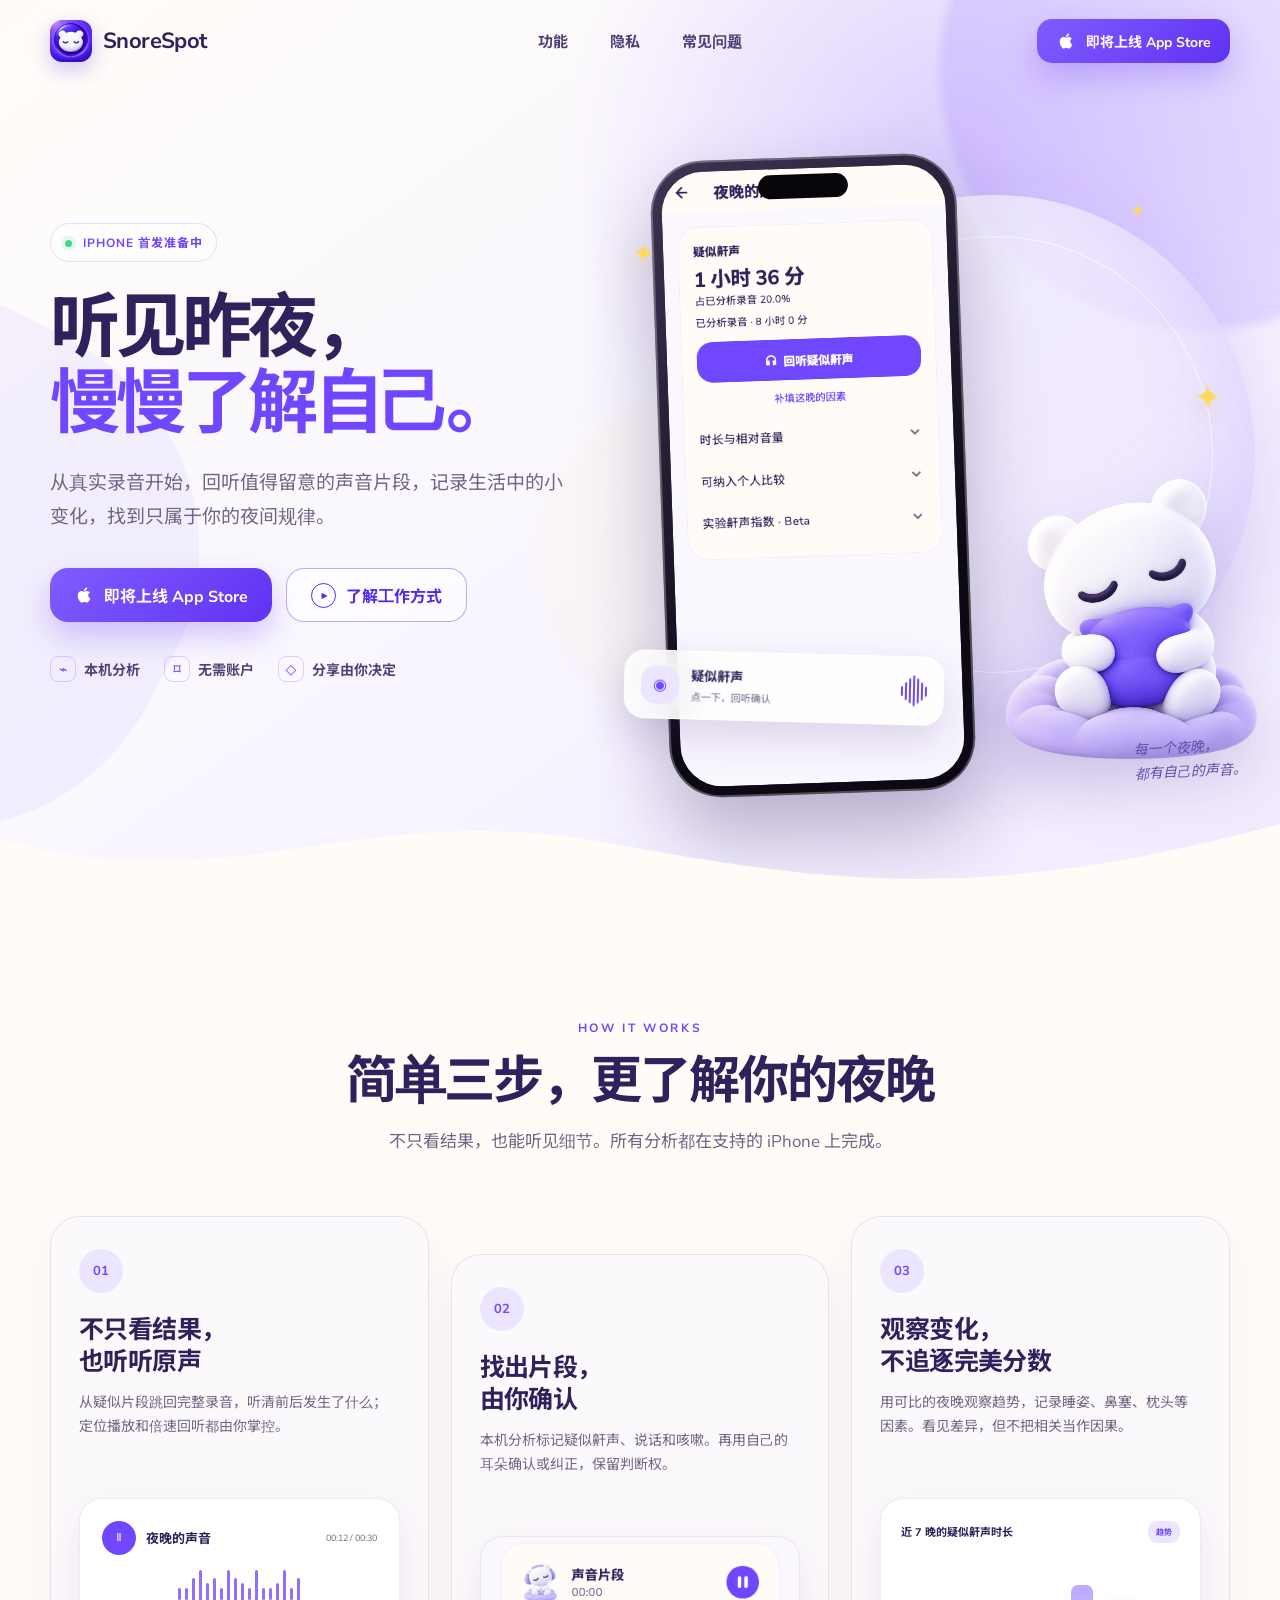
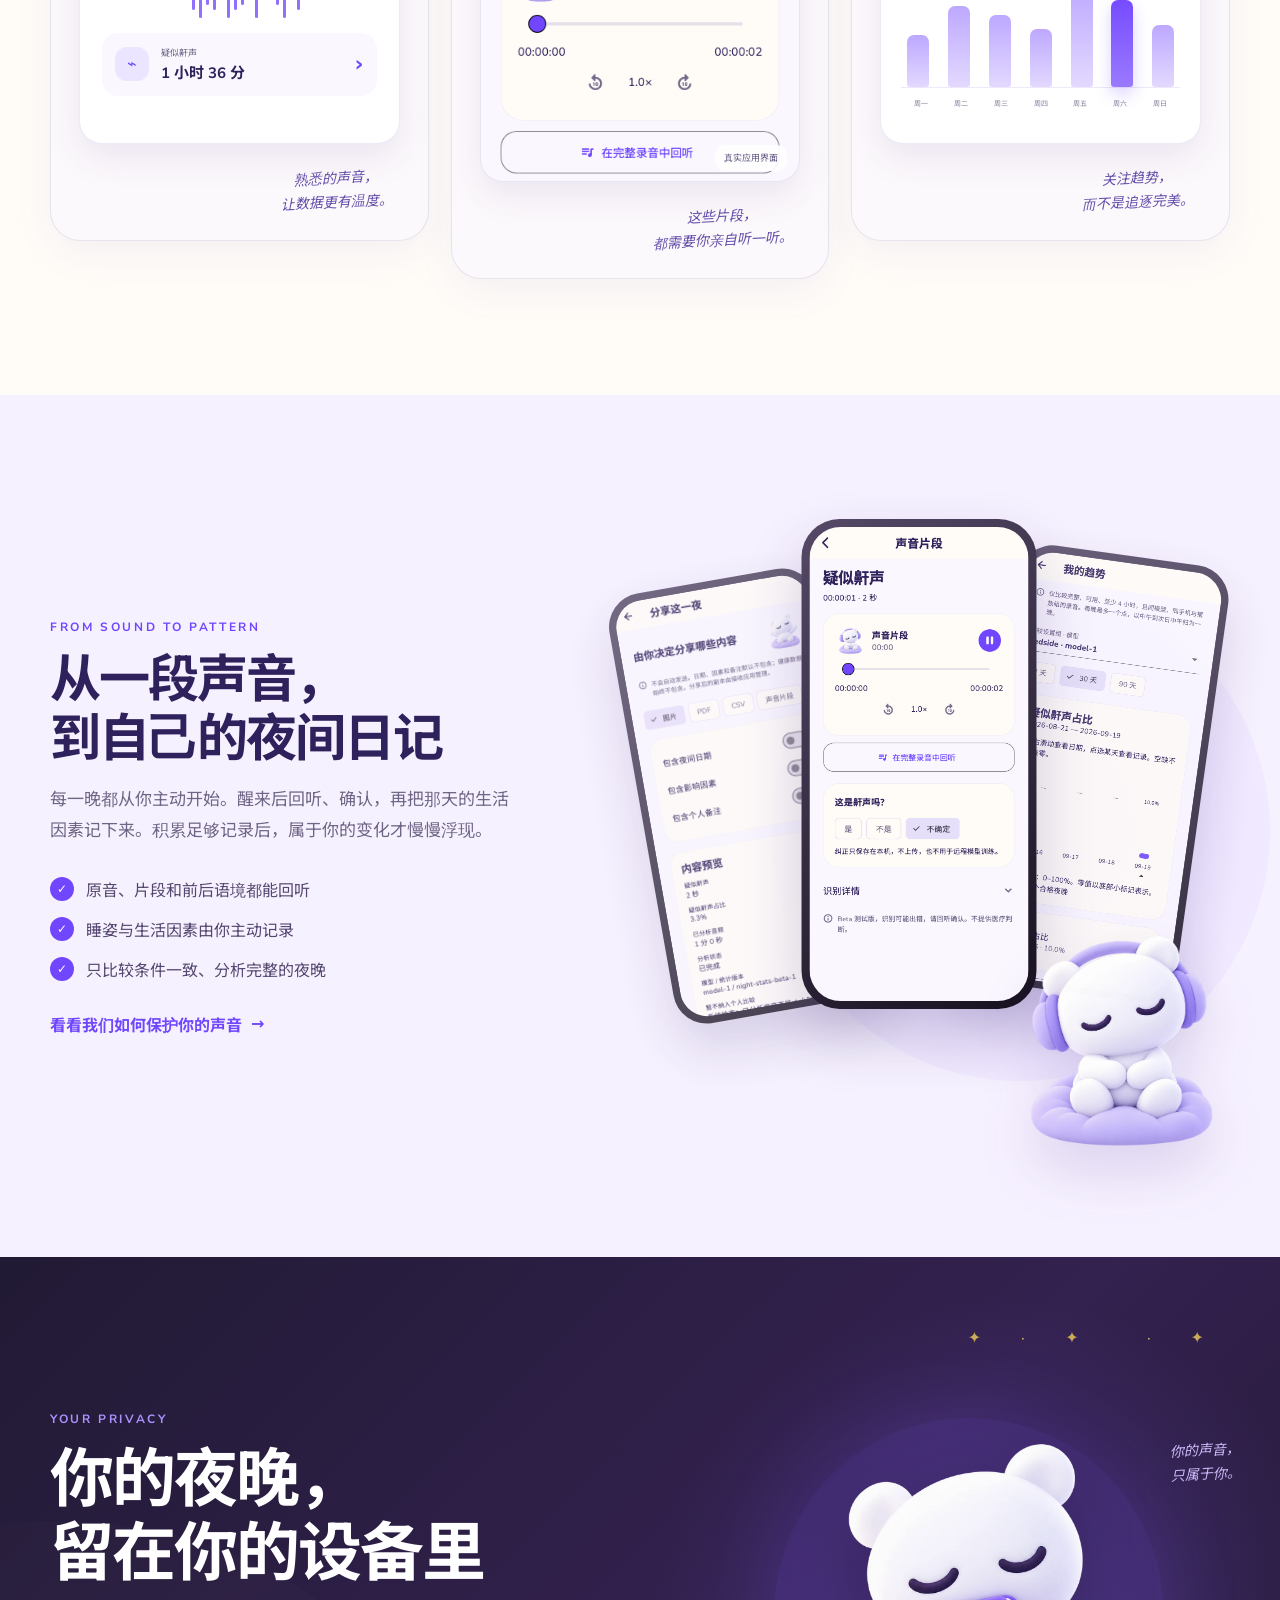
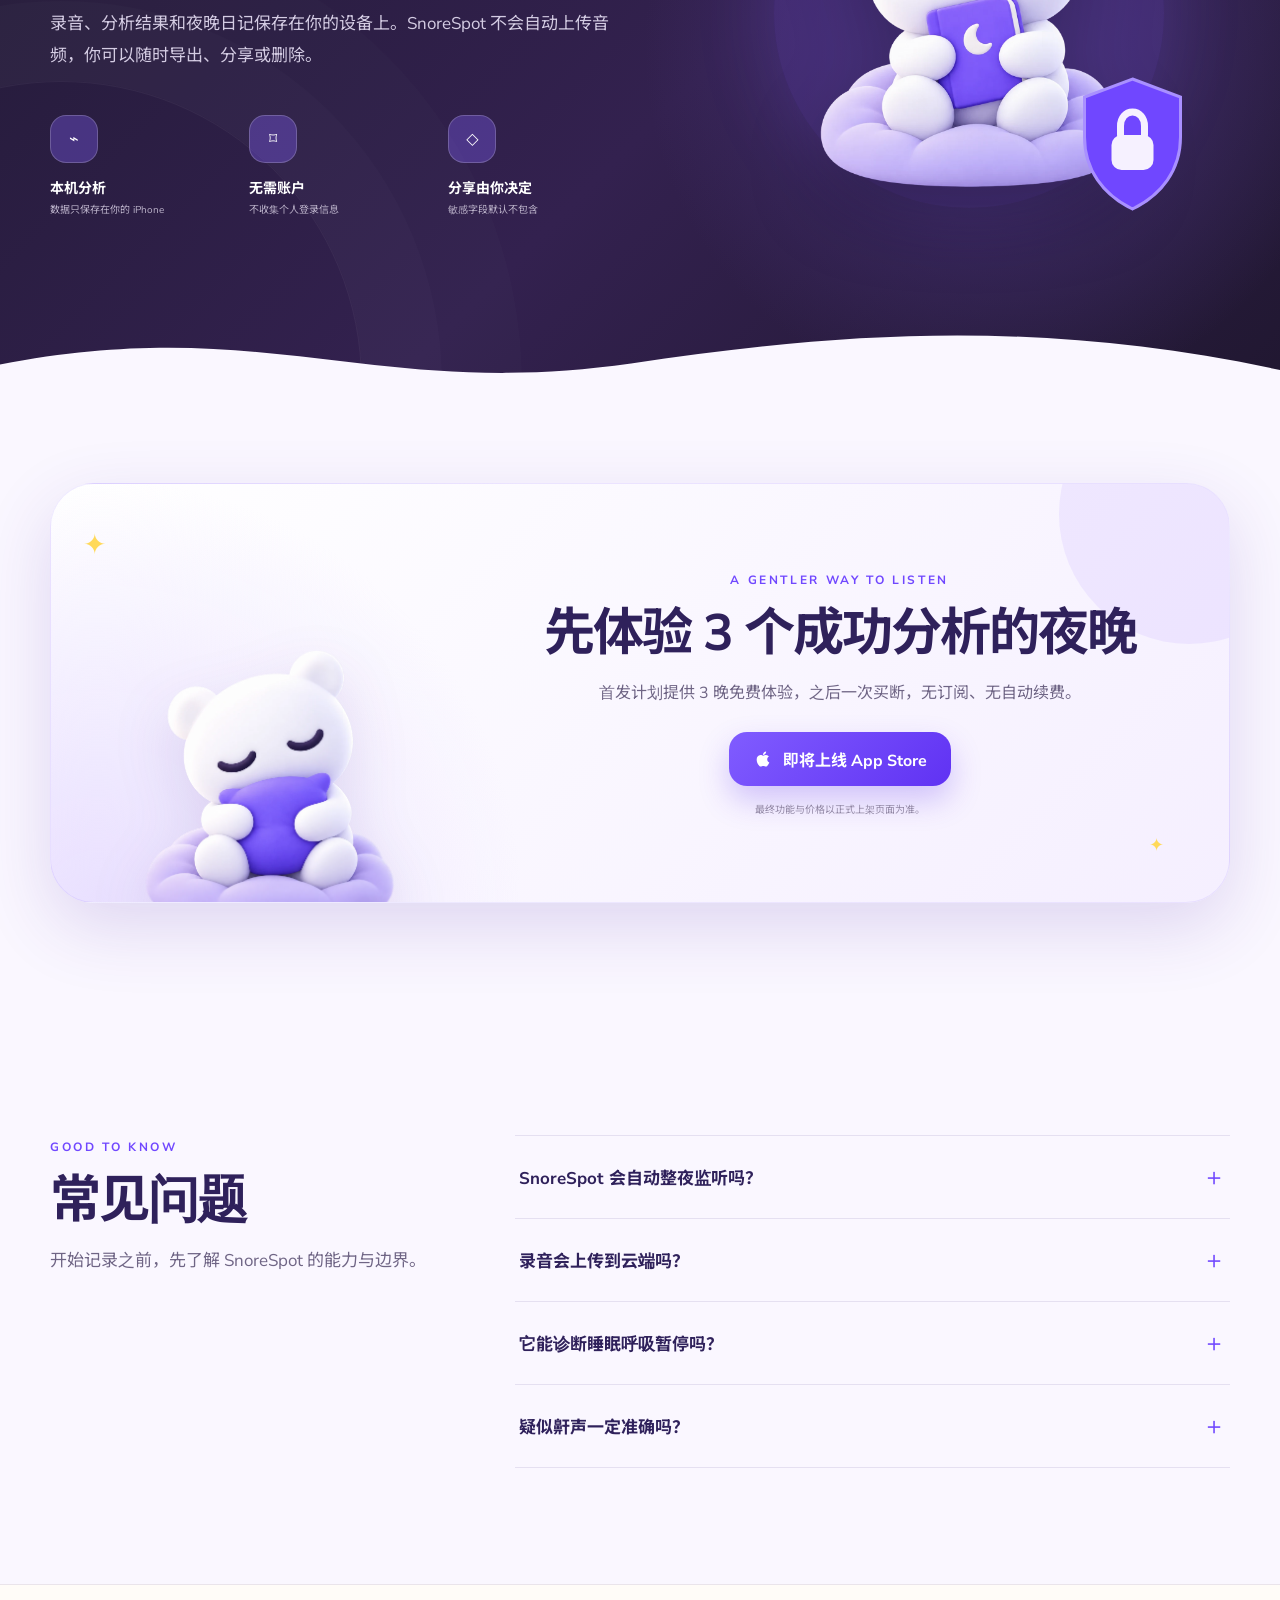
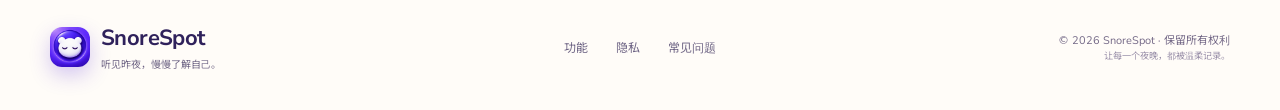
==== index.html @ fd66aa9a "Launch SnoreSpot marketing website" ====
<!doctype html>
<html lang="zh-CN">
  <head>
    <meta charset="utf-8" />
    <meta name="viewport" content="width=device-width, initial-scale=1" />
    <meta
      name="description"
      content="SnoreSpot 帮你记录并回听夜晚的声音，在支持的 iPhone 上进行本机分析，慢慢发现属于自己的夜间规律。"
    />
    <meta name="theme-color" content="#faf7ff" />
    <meta property="og:title" content="SnoreSpot · 听见昨夜，慢慢了解自己" />
    <meta
      property="og:description"
      content="记录夜晚声音、回听疑似片段、观察自己的变化。录音留在本机，分享由你决定。"
    />
    <link rel="icon" type="image/png" href="favicon.png" />
    <link rel="preload" href="assets/fonts/NotoSansSC-Regular.ttf" as="font" type="font/ttf" crossorigin />
    <link rel="stylesheet" href="styles.css" />
    <title>SnoreSpot · 听见昨夜，慢慢了解自己</title>
  </head>
  <body>
    <a class="skip-link" href="#main">跳到主要内容</a>

    <header class="site-header" data-header>
      <div class="nav-shell">
        <a class="brand" href="#top" aria-label="SnoreSpot 首页">
          <img src="assets/images/app_icon.webp" alt="" width="42" height="42" />
          <span>SnoreSpot</span>
        </a>

        <button class="menu-button" type="button" aria-expanded="false" aria-controls="site-nav" data-menu-button>
          <span class="sr-only">打开导航</span>
          <span></span><span></span>
        </button>

        <nav class="site-nav" id="site-nav" aria-label="主要导航" data-menu>
          <a href="#features">功能</a>
          <a href="#privacy">隐私</a>
          <a href="#faq">常见问题</a>
        </nav>

        <button class="button button-small header-cta" type="button" data-launch-trigger>
          <svg aria-hidden="true" viewBox="0 0 24 24"><path d="M17.05 20.28c-.98.95-2.05.8-3.08.35-1.09-.46-2.09-.48-3.24 0-1.44.62-2.2.44-3.06-.35C2.79 15.25 3.51 7.59 9.05 7.31c1.35.07 2.29.74 3.08.79 1.18-.24 2.31-.93 3.57-.84 1.51.12 2.65.72 3.4 1.8-3.12 1.87-2.38 5.98.48 7.13-.57 1.5-1.31 2.99-2.53 4.09ZM12.03 7.25C11.88 5.02 13.69 3.18 15.77 3c.29 2.58-2.34 4.5-3.74 4.25Z"/></svg>
          即将上线 App Store
        </button>
      </div>
    </header>

    <main id="main">
      <section class="hero" id="top">
        <div class="hero-glow hero-glow-one"></div>
        <div class="hero-glow hero-glow-two"></div>
        <div class="shell hero-grid">
          <div class="hero-copy reveal">
            <div class="eyebrow"><span></span> iPhone 首发准备中</div>
            <h1>听见昨夜，<br /><em>慢慢了解自己。</em></h1>
            <p class="hero-lede">
              从真实录音开始，回听值得留意的声音片段，记录生活中的小变化，找到只属于你的夜间规律。
            </p>
            <div class="hero-actions">
              <button class="button button-primary" type="button" data-launch-trigger>
                <svg aria-hidden="true" viewBox="0 0 24 24"><path d="M17.05 20.28c-.98.95-2.05.8-3.08.35-1.09-.46-2.09-.48-3.24 0-1.44.62-2.2.44-3.06-.35C2.79 15.25 3.51 7.59 9.05 7.31c1.35.07 2.29.74 3.08.79 1.18-.24 2.31-.93 3.57-.84 1.51.12 2.65.72 3.4 1.8-3.12 1.87-2.38 5.98.48 7.13-.57 1.5-1.31 2.99-2.53 4.09ZM12.03 7.25C11.88 5.02 13.69 3.18 15.77 3c.29 2.58-2.34 4.5-3.74 4.25Z"/></svg>
                即将上线 App Store
              </button>
              <a class="button button-ghost" href="#how-it-works">
                <span class="play-icon" aria-hidden="true">▶</span>
                了解工作方式
              </a>
            </div>

            <ul class="trust-list" aria-label="产品特点">
              <li><span class="trust-icon" aria-hidden="true">⌁</span> 本机分析</li>
              <li><span class="trust-icon" aria-hidden="true">⌑</span> 无需账户</li>
              <li><span class="trust-icon" aria-hidden="true">◇</span> 分享由你决定</li>
            </ul>
          </div>

          <div class="hero-visual reveal" aria-label="SnoreSpot 应用界面预览">
            <span class="star star-one" aria-hidden="true">✦</span>
            <span class="star star-two" aria-hidden="true">✦</span>
            <span class="star star-three" aria-hidden="true">✦</span>
            <div class="hero-moon" aria-hidden="true"></div>
            <img class="hero-bear" src="assets/images/mascot_pillow.webp" alt="抱着紫色枕头的 SnoreSpot 小熊" />

            <div class="phone phone-hero">
              <div class="phone-speaker" aria-hidden="true"></div>
              <div class="phone-screen">
                <img src="assets/images/app_report.png" alt="SnoreSpot 夜晚声音报告界面" />
              </div>
            </div>

            <div class="sound-card floating-card" aria-hidden="true">
              <div class="sound-card-icon">◉</div>
              <div><strong>疑似鼾声</strong><span>点一下，回听确认</span></div>
              <div class="tiny-wave"><i></i><i></i><i></i><i></i><i></i><i></i><i></i></div>
            </div>
            <p class="hand-note note-one">每一个夜晚，<br />都有自己的声音。</p>
          </div>
        </div>

        <div class="wave-divider" aria-hidden="true">
          <svg viewBox="0 0 1440 120" preserveAspectRatio="none"><path d="M0,52 C250,126 400,7 680,56 C930,100 1100,125 1440,36 L1440,120 L0,120 Z"/></svg>
        </div>
      </section>

      <section class="how-section section" id="how-it-works">
        <div class="shell">
          <div class="section-heading reveal">
            <span class="section-kicker">HOW IT WORKS</span>
            <h2>简单三步，更了解你的夜晚</h2>
            <p>不只看结果，也能听见细节。所有分析都在支持的 iPhone 上完成。</p>
          </div>

          <div class="feature-grid" id="features">
            <article class="feature-card reveal">
              <span class="card-number">01</span>
              <h3>不只看结果，<br />也听听原声</h3>
              <p>从疑似片段跳回完整录音，听清前后发生了什么；定位播放和倍速回听都由你掌控。</p>
              <div class="feature-demo waveform-demo" aria-hidden="true">
                <div class="demo-label"><span class="round-control">Ⅱ</span><strong>夜晚的声音</strong><b>00:12 / 00:30</b></div>
                <div class="wave-bars">
                  <i></i><i></i><i></i><i></i><i></i><i></i><i></i><i></i><i></i><i></i><i></i><i></i><i></i><i></i><i></i><i></i><i></i><i></i>
                </div>
                <div class="result-row"><span>⌁</span><div><small>疑似鼾声</small><strong>1 小时 36 分</strong></div><b>›</b></div>
              </div>
              <p class="hand-note">熟悉的声音，<br />让数据更有温度。</p>
            </article>

            <article class="feature-card feature-card-lift reveal">
              <span class="card-number">02</span>
              <h3>找出片段，<br />由你确认</h3>
              <p>本机分析标记疑似鼾声、说话和咳嗽。再用自己的耳朵确认或纠正，保留判断权。</p>
              <div class="feature-demo event-demo">
                <img src="assets/images/app_events.png" alt="应用中的声音事件回听界面" loading="lazy" />
              </div>
              <p class="hand-note">这些片段，<br />都需要你亲自听一听。</p>
            </article>

            <article class="feature-card reveal">
              <span class="card-number">03</span>
              <h3>观察变化，<br />不追逐完美分数</h3>
              <p>用可比的夜晚观察趋势，记录睡姿、鼻塞、枕头等因素。看见差异，但不把相关当作因果。</p>
              <div class="feature-demo chart-demo" aria-hidden="true">
                <div class="chart-head"><span>近 7 晚的疑似鼾声时长</span><b>趋势</b></div>
                <div class="chart-bars"><i style="--h:42%"></i><i style="--h:65%"></i><i style="--h:58%"></i><i style="--h:47%"></i><i style="--h:82%"></i><i class="active" style="--h:70%"></i><i style="--h:50%"></i></div>
                <div class="chart-days"><span>周一</span><span>周二</span><span>周三</span><span>周四</span><span>周五</span><span>周六</span><span>周日</span></div>
              </div>
              <p class="hand-note">关注趋势，<br />而不是追逐完美。</p>
            </article>
          </div>
        </div>
      </section>

      <section class="journey-section section" aria-labelledby="journey-title">
        <div class="shell journey-grid">
          <div class="journey-copy reveal">
            <span class="section-kicker">FROM SOUND TO PATTERN</span>
            <h2 id="journey-title">从一段声音，<br />到自己的夜间日记</h2>
            <p>每一晚都从你主动开始。醒来后回听、确认，再把那天的生活因素记下来。积累足够记录后，属于你的变化才慢慢浮现。</p>
            <ul class="check-list">
              <li><span>✓</span> 原音、片段和前后语境都能回听</li>
              <li><span>✓</span> 睡姿与生活因素由你主动记录</li>
              <li><span>✓</span> 只比较条件一致、分析完整的夜晚</li>
            </ul>
            <a class="text-link" href="#privacy">看看我们如何保护你的声音 <span>→</span></a>
          </div>

          <div class="screen-gallery reveal" aria-label="SnoreSpot 功能界面">
            <div class="screen-card screen-back"><img src="assets/images/app_share.png" alt="分享前预览界面" loading="lazy" /></div>
            <div class="screen-card screen-middle"><img src="assets/images/app_trends.png" alt="个人趋势界面" loading="lazy" /></div>
            <div class="screen-card screen-front"><img src="assets/images/app_events.png" alt="声音事件界面" loading="lazy" /></div>
            <img class="gallery-bear" src="assets/images/mascot_headphones.webp" alt="戴着耳机回听的小熊" loading="lazy" />
          </div>
        </div>
      </section>

      <section class="privacy-section section" id="privacy">
        <div class="privacy-stars" aria-hidden="true">✦　·　✦　　·　✦</div>
        <div class="shell privacy-grid">
          <div class="privacy-copy reveal">
            <span class="section-kicker section-kicker-light">YOUR PRIVACY</span>
            <h2>你的夜晚，<br />留在你的设备里</h2>
            <p>录音、分析结果和夜晚日记保存在你的设备上。SnoreSpot 不会自动上传音频，你可以随时导出、分享或删除。</p>
            <div class="privacy-points">
              <div><span aria-hidden="true">⌁</span><strong>本机分析</strong><small>数据只保存在你的 iPhone</small></div>
              <div><span aria-hidden="true">⌑</span><strong>无需账户</strong><small>不收集个人登录信息</small></div>
              <div><span aria-hidden="true">◇</span><strong>分享由你决定</strong><small>敏感字段默认不包含</small></div>
            </div>
          </div>
          <div class="privacy-art reveal">
            <div class="shield" aria-hidden="true">
              <svg viewBox="0 0 120 138"><path d="M60 4 108 22v40c0 33-19 58-48 72C31 120 12 95 12 62V22L60 4Z"/><rect x="39" y="60" width="42" height="35" rx="10"/><path d="M48 60v-9c0-8 5-14 12-14s12 6 12 14v9"/></svg>
            </div>
            <img src="assets/images/mascot_journal.webp" alt="抱着夜间日记的小熊" loading="lazy" />
            <p class="hand-note">你的声音，<br />只属于你。</p>
          </div>
        </div>
        <div class="wave-divider wave-divider-light" aria-hidden="true">
          <svg viewBox="0 0 1440 120" preserveAspectRatio="none"><path d="M0,66 C300,10 420,105 710,65 C960,28 1180,18 1440,72 L1440,120 L0,120 Z"/></svg>
        </div>
      </section>

      <section class="cta-section section" id="download">
        <div class="shell cta-shell reveal">
          <span class="cta-star cta-star-one" aria-hidden="true">✦</span>
          <span class="cta-star cta-star-two" aria-hidden="true">✦</span>
          <img src="assets/images/mascot_pillow.webp" alt="抱枕休息的小熊" loading="lazy" />
          <div class="cta-copy">
            <span class="section-kicker">A GENTLER WAY TO LISTEN</span>
            <h2>先体验 3 个成功分析的夜晚</h2>
            <p>首发计划提供 3 晚免费体验，之后一次买断，无订阅、无自动续费。</p>
            <button class="button button-primary" type="button" data-launch-trigger>
              <svg aria-hidden="true" viewBox="0 0 24 24"><path d="M17.05 20.28c-.98.95-2.05.8-3.08.35-1.09-.46-2.09-.48-3.24 0-1.44.62-2.2.44-3.06-.35C2.79 15.25 3.51 7.59 9.05 7.31c1.35.07 2.29.74 3.08.79 1.18-.24 2.31-.93 3.57-.84 1.51.12 2.65.72 3.4 1.8-3.12 1.87-2.38 5.98.48 7.13-.57 1.5-1.31 2.99-2.53 4.09ZM12.03 7.25C11.88 5.02 13.69 3.18 15.77 3c.29 2.58-2.34 4.5-3.74 4.25Z"/></svg>
              即将上线 App Store
            </button>
            <small>最终功能与价格以正式上架页面为准。</small>
          </div>
        </div>
      </section>

      <section class="faq-section section" id="faq">
        <div class="shell faq-grid">
          <div class="faq-heading reveal">
            <span class="section-kicker">GOOD TO KNOW</span>
            <h2>常见问题</h2>
            <p>开始记录之前，先了解 SnoreSpot 的能力与边界。</p>
          </div>
          <div class="faq-list reveal">
            <details>
              <summary>SnoreSpot 会自动整夜监听吗？<span>＋</span></summary>
              <p>不会。只有你主动开始记录后，SnoreSpot 才会使用麦克风；结束时间也由你决定。</p>
            </details>
            <details>
              <summary>录音会上传到云端吗？<span>＋</span></summary>
              <p>不会自动上传。录音、分析和日记保存在本机。只有你主动使用系统分享时，内容才会交给你选择的接收应用。</p>
            </details>
            <details>
              <summary>它能诊断睡眠呼吸暂停吗？<span>＋</span></summary>
              <p>不能。SnoreSpot 用于记录和个人观察，不是医疗器械，不测量睡眠时长，也不替代专业医疗意见。</p>
            </details>
            <details>
              <summary>疑似鼾声一定准确吗？<span>＋</span></summary>
              <p>不一定。设备端分析可能出错，因此每个片段都支持回听、确认和纠正；未检测到片段也不代表没有鼾声。</p>
            </details>
          </div>
        </div>
      </section>
    </main>

    <footer class="site-footer">
      <div class="shell footer-grid">
        <a class="brand footer-brand" href="#top">
          <img src="assets/images/app_icon.webp" alt="" width="40" height="40" />
          <span><strong>SnoreSpot</strong><small>听见昨夜，慢慢了解自己。</small></span>
        </a>
        <nav aria-label="页脚导航">
          <a href="#features">功能</a><a href="#privacy">隐私</a><a href="#faq">常见问题</a>
        </nav>
        <p>© <span data-year></span> SnoreSpot · 保留所有权利<br /><small>让每一个夜晚，都被温柔记录。</small></p>
      </div>
    </footer>

    <dialog class="launch-dialog" data-launch-dialog aria-labelledby="launch-title">
      <button class="dialog-close" type="button" aria-label="关闭" data-dialog-close>×</button>
      <img src="assets/images/app_icon.webp" alt="" width="68" height="68" />
      <span class="section-kicker">COMING SOON</span>
      <h2 id="launch-title">SnoreSpot 正在准备中</h2>
      <p>我们正在完成真机整夜验证和 App Store 上架准备。正式上线前，不会把尚未验证的能力说成承诺。</p>
      <button class="button button-primary" type="button" data-dialog-close>知道了</button>
    </dialog>

    <script src="script.js"></script>
  </body>
</html>
---- styles.css ----
@font-face {
  font-family: "Nunito Sans";
  src: url("assets/fonts/NunitoSans-Regular.ttf") format("truetype");
  font-weight: 400;
  font-display: swap;
}

@font-face {
  font-family: "Nunito Sans";
  src: url("assets/fonts/NunitoSans-Bold.ttf") format("truetype");
  font-weight: 700;
  font-display: swap;
}

@font-face {
  font-family: "Noto Sans SC";
  src: url("assets/fonts/NotoSansSC-Regular.ttf") format("truetype");
  font-weight: 400;
  font-display: swap;
}

@font-face {
  font-family: "Noto Sans SC";
  src: url("assets/fonts/NotoSansSC-Bold.ttf") format("truetype");
  font-weight: 700;
  font-display: swap;
}

:root {
  --violet: #7047ff;
  --violet-deep: #5428ec;
  --violet-soft: #ece5ff;
  --ink: #2f215b;
  --ink-soft: #6f6585;
  --night: #211a34;
  --night-deep: #181129;
  --cream: #fffcf8;
  --lavender-white: #faf7ff;
  --line: rgba(85, 61, 137, 0.12);
  --yellow: #ffd95a;
  --shadow: 0 24px 70px rgba(78, 42, 170, 0.16);
  --shell: min(1180px, calc(100% - 48px));
}

* { box-sizing: border-box; }

html {
  scroll-behavior: smooth;
  scroll-padding-top: 92px;
}

body {
  margin: 0;
  color: var(--ink);
  background: var(--lavender-white);
  font-family: "Nunito Sans", "Noto Sans SC", system-ui, sans-serif;
  -webkit-font-smoothing: antialiased;
  overflow-x: hidden;
}

body.menu-open { overflow: hidden; }

button, a { -webkit-tap-highlight-color: transparent; }
button { font: inherit; }
a { color: inherit; text-decoration: none; }
img { display: block; max-width: 100%; }

.sr-only {
  position: absolute;
  width: 1px;
  height: 1px;
  padding: 0;
  margin: -1px;
  overflow: hidden;
  clip: rect(0, 0, 0, 0);
  white-space: nowrap;
  border: 0;
}

.skip-link {
  position: fixed;
  top: 8px;
  left: 8px;
  z-index: 1000;
  padding: 10px 14px;
  color: white;
  background: var(--ink);
  border-radius: 12px;
  transform: translateY(-150%);
}

.skip-link:focus { transform: translateY(0); }
.shell { width: var(--shell); margin-inline: auto; }
.section { padding: 116px 0; }

.site-header {
  position: fixed;
  inset: 0 0 auto;
  z-index: 100;
  transition: background 220ms ease, box-shadow 220ms ease, backdrop-filter 220ms ease;
}

.site-header.scrolled {
  background: rgba(250, 247, 255, 0.86);
  box-shadow: 0 1px 0 rgba(68, 42, 120, 0.08);
  backdrop-filter: blur(20px) saturate(150%);
}

.nav-shell {
  width: var(--shell);
  height: 82px;
  margin-inline: auto;
  display: grid;
  grid-template-columns: 1fr auto 1fr;
  align-items: center;
  gap: 28px;
}

.brand { display: inline-flex; align-items: center; gap: 11px; width: max-content; font-size: 22px; font-weight: 700; letter-spacing: -0.6px; }
.brand img { border-radius: 12px; box-shadow: 0 8px 20px rgba(83, 43, 220, 0.25); }
.site-nav { display: flex; gap: 42px; color: #4d3e73; font-size: 15px; font-weight: 700; }
.site-nav a { position: relative; padding: 12px 0; }
.site-nav a::after { content: ""; position: absolute; left: 0; right: 100%; bottom: 5px; height: 2px; border-radius: 999px; background: var(--violet); transition: right 180ms ease; }
.site-nav a:hover::after, .site-nav a:focus-visible::after { right: 0; }
.header-cta { justify-self: end; }
.menu-button { display: none; }

.button {
  border: 0;
  border-radius: 18px;
  min-height: 54px;
  padding: 0 24px;
  display: inline-flex;
  align-items: center;
  justify-content: center;
  gap: 10px;
  font-weight: 700;
  cursor: pointer;
  transition: transform 180ms ease, box-shadow 180ms ease, background 180ms ease;
}

.button svg { width: 20px; height: 20px; fill: currentColor; }
.button:hover { transform: translateY(-2px); }
.button:focus-visible, a:focus-visible, summary:focus-visible { outline: 3px solid rgba(112, 71, 255, 0.32); outline-offset: 3px; }
.button-primary, .header-cta { color: white; background: linear-gradient(135deg, #805cff, #6032f3); box-shadow: 0 14px 30px rgba(91, 49, 235, 0.25); }
.button-primary:hover, .header-cta:hover { box-shadow: 0 18px 38px rgba(91, 49, 235, 0.34); }
.button-small { min-height: 44px; padding-inline: 19px; border-radius: 15px; font-size: 14px; }
.button-ghost { color: var(--violet-deep); border: 1.5px solid rgba(112, 71, 255, 0.45); background: rgba(255, 255, 255, 0.56); }
.play-icon { width: 25px; height: 25px; display: grid; place-items: center; padding-left: 2px; border: 1px solid currentColor; border-radius: 50%; font-size: 8px; }

.hero {
  min-height: 900px;
  padding-top: 82px;
  position: relative;
  overflow: hidden;
  background:
    radial-gradient(circle at 74% 18%, rgba(139, 100, 255, 0.28), transparent 32%),
    linear-gradient(145deg, #fffcf8 0%, #faf7ff 47%, #f1eaff 100%);
}

.hero::before { content: ""; position: absolute; width: 520px; height: 520px; left: -330px; top: 300px; border-radius: 45%; background: rgba(133, 96, 255, 0.07); transform: rotate(28deg); }
.hero-glow { position: absolute; border-radius: 50%; filter: blur(4px); opacity: 0.8; pointer-events: none; }
.hero-glow-one { width: 520px; height: 520px; right: -180px; top: -190px; background: rgba(122, 73, 255, 0.18); }
.hero-glow-two { width: 340px; height: 340px; left: 42%; top: 390px; background: rgba(253, 226, 113, 0.07); }
.hero-grid { min-height: 765px; display: grid; grid-template-columns: 0.92fr 1.08fr; align-items: center; gap: 50px; position: relative; z-index: 2; }
.hero-copy { padding-bottom: 24px; }
.eyebrow, .section-kicker { color: var(--violet); font-size: 12px; font-weight: 700; letter-spacing: 0.22em; text-transform: uppercase; }
.eyebrow { width: max-content; padding: 9px 14px; border: 1px solid rgba(112, 71, 255, 0.16); border-radius: 999px; background: rgba(255, 255, 255, 0.55); letter-spacing: 0.08em; }
.eyebrow span { display: inline-block; width: 7px; height: 7px; margin-right: 7px; border-radius: 50%; background: #46d889; box-shadow: 0 0 0 4px rgba(70, 216, 137, 0.14); }
.hero h1 { margin: 28px 0 24px; font-size: clamp(54px, 5.5vw, 80px); line-height: 1.08; letter-spacing: -4px; }
.hero h1 em { color: var(--violet); font-style: normal; }
.hero-lede { max-width: 580px; margin: 0; color: var(--ink-soft); font-size: 19px; line-height: 1.8; }
.hero-actions { display: flex; gap: 14px; margin-top: 34px; flex-wrap: wrap; }
.trust-list { list-style: none; padding: 0; margin: 34px 0 0; display: flex; flex-wrap: wrap; gap: 24px; color: #514374; font-size: 14px; font-weight: 700; }
.trust-list li { display: flex; align-items: center; gap: 8px; }
.trust-icon { width: 26px; height: 26px; display: grid; place-items: center; color: var(--violet); border: 1px solid rgba(112, 71, 255, 0.22); border-radius: 8px; }

.hero-visual { height: 660px; position: relative; }
.hero-moon { position: absolute; width: 520px; height: 520px; border-radius: 50%; right: -25px; top: 60px; background: linear-gradient(145deg, rgba(255,255,255,.78), rgba(220,205,255,.52)); box-shadow: inset -40px -30px 70px rgba(111, 71, 240, 0.1), 0 40px 100px rgba(94, 48, 210, 0.16); }
.hero-moon::after { content: ""; position: absolute; inset: 8%; border: 1px solid rgba(255,255,255,.7); border-radius: inherit; }
.hero-bear { position: absolute; width: 315px; right: -55px; bottom: 20px; z-index: 4; filter: drop-shadow(0 28px 30px rgba(54, 28, 120, 0.17)); }
.phone { padding: 11px; border-radius: 52px; background: linear-gradient(145deg, #3e3454, #0d0914 70%); box-shadow: 0 40px 80px rgba(41, 22, 85, 0.3), inset 0 0 0 2px rgba(255,255,255,.28); }
.phone-hero { position: absolute; width: 306px; top: 22px; left: 40px; z-index: 3; transform: rotate(-2deg); }
.phone-speaker { position: absolute; z-index: 5; top: 17px; left: 50%; width: 90px; height: 24px; transform: translateX(-50%); background: #07050a; border-radius: 999px; }
.phone-screen { overflow: hidden; border-radius: 42px; background: #faf7ff; }
.phone-screen img { width: 100%; }
.floating-card { position: absolute; z-index: 6; display: flex; align-items: center; padding: 14px 16px; border: 1px solid rgba(255,255,255,.8); background: rgba(255,255,255,.84); backdrop-filter: blur(18px); box-shadow: 0 16px 40px rgba(64, 34, 125, 0.17); }
.sound-card { left: 4px; bottom: 73px; width: 320px; border-radius: 21px; gap: 12px; transform: rotate(1.5deg); }
.sound-card-icon { width: 38px; height: 38px; display: grid; place-items: center; flex: 0 0 auto; color: var(--violet); background: var(--violet-soft); border-radius: 14px; }
.sound-card strong, .sound-card span { display: block; }
.sound-card strong { font-size: 13px; }
.sound-card span { margin-top: 3px; color: var(--ink-soft); font-size: 10px; }
.tiny-wave { margin-left: auto; display: flex; align-items: center; gap: 2px; }
.tiny-wave i { width: 2px; height: 10px; border-radius: 2px; background: var(--violet); }
.tiny-wave i:nth-child(2), .tiny-wave i:nth-child(6) { height: 18px; }
.tiny-wave i:nth-child(3), .tiny-wave i:nth-child(5) { height: 25px; }
.tiny-wave i:nth-child(4) { height: 31px; }
.star { position: absolute; z-index: 7; color: var(--yellow); text-shadow: 0 8px 18px rgba(226, 169, 0, 0.25); }
.star-one { left: 12px; top: 100px; font-size: 28px; transform: rotate(10deg); }
.star-two { right: 8px; top: 240px; font-size: 34px; }
.star-three { right: 85px; top: 64px; font-size: 18px; }
.hand-note { margin: 0; color: #6650aa; font-family: "Noto Sans SC", sans-serif; font-size: 14px; line-height: 1.7; font-style: italic; transform: rotate(-3deg); }
.note-one { position: absolute; right: -16px; bottom: 12px; z-index: 6; }
.wave-divider { position: absolute; z-index: 3; inset: auto 0 -1px; height: 110px; }
.wave-divider svg { width: 100%; height: 100%; }
.wave-divider path { fill: var(--cream); }

.how-section { background: var(--cream); }
.section-heading { max-width: 760px; margin: 0 auto 58px; text-align: center; }
.section-heading h2, .journey-copy h2, .privacy-copy h2, .cta-copy h2, .faq-heading h2 { margin: 14px 0 16px; font-size: clamp(38px, 4vw, 56px); line-height: 1.16; letter-spacing: -2px; }
.section-heading p, .journey-copy > p, .faq-heading p { margin: 0; color: var(--ink-soft); font-size: 17px; line-height: 1.8; }
.feature-grid { display: grid; grid-template-columns: repeat(3, 1fr); gap: 22px; align-items: start; }
.feature-card { min-width: 0; padding: 32px 28px 26px; border: 1px solid var(--line); border-radius: 30px; background: rgba(250,247,255,.6); box-shadow: 0 12px 40px rgba(78, 43, 150, 0.06); }
.feature-card-lift { margin-top: 38px; }
.card-number { width: 44px; height: 44px; display: grid; place-items: center; color: var(--violet); background: var(--violet-soft); border-radius: 50%; font-size: 13px; font-weight: 700; }
.feature-card h3 { margin: 21px 0 12px; font-size: 25px; line-height: 1.3; letter-spacing: -0.6px; }
.feature-card > p:not(.hand-note) { min-height: 83px; margin: 0; color: var(--ink-soft); font-size: 14px; line-height: 1.75; }
.feature-card > .hand-note { margin: 22px 8px 0 auto; width: max-content; text-align: center; }
.feature-demo { height: 246px; margin-top: 24px; overflow: hidden; border: 1px solid rgba(82, 54, 142, 0.1); border-radius: 23px; background: white; box-shadow: 0 14px 35px rgba(66, 38, 123, 0.09); }
.waveform-demo { padding: 22px; }
.demo-label { display: grid; grid-template-columns: auto 1fr auto; align-items: center; gap: 10px; }
.demo-label strong { font-size: 13px; }
.demo-label b { color: var(--ink-soft); font-size: 9px; font-weight: 400; }
.round-control { width: 34px; height: 34px; display: grid; place-items: center; color: white; background: var(--violet); border-radius: 50%; font-size: 11px; }
.wave-bars { height: 78px; display: flex; align-items: center; justify-content: center; gap: 4px; }
.wave-bars i { width: 3px; height: 12px; background: #936fff; border-radius: 4px; }
.wave-bars i:nth-child(3n) { height: 32px; }
.wave-bars i:nth-child(4n) { height: 48px; }
.wave-bars i:nth-child(5n) { height: 22px; }
.result-row { display: grid; grid-template-columns: auto 1fr auto; align-items: center; gap: 12px; padding: 13px; border-radius: 16px; background: #faf7ff; }
.result-row > span { width: 34px; height: 34px; display: grid; place-items: center; color: var(--violet); background: #ece5ff; border-radius: 12px; }
.result-row small, .result-row strong { display: block; }
.result-row small { color: var(--ink-soft); font-size: 9px; }
.result-row strong { margin-top: 2px; font-size: 15px; }
.result-row b { color: var(--violet); font-size: 22px; }
.event-demo { position: relative; background: #faf7ff; }
.event-demo img { width: 100%; transform: translateY(-120px); }
.event-demo::after { content: "真实应用界面"; position: absolute; right: 12px; bottom: 10px; padding: 6px 9px; color: #62557e; background: rgba(255,255,255,.9); border-radius: 10px; font-size: 9px; }
.chart-demo { padding: 22px 20px 16px; }
.chart-head { display: flex; align-items: center; justify-content: space-between; font-size: 11px; font-weight: 700; }
.chart-head b { padding: 5px 8px; color: var(--violet); background: var(--violet-soft); border-radius: 9px; font-size: 8px; }
.chart-bars { height: 145px; display: flex; align-items: flex-end; justify-content: space-around; gap: 8px; padding-top: 20px; border-bottom: 1px solid #eee8fa; }
.chart-bars i { width: 22px; height: var(--h); border-radius: 7px 7px 3px 3px; background: linear-gradient(#bda8ff, #e3d9ff); }
.chart-bars i.active { background: linear-gradient(#764cff, #9a7aff); box-shadow: 0 7px 16px rgba(112,71,255,.24); }
.chart-days { display: flex; justify-content: space-around; padding-top: 10px; color: #8a809e; font-size: 7px; }

.journey-section { background: #f6f1ff; overflow: hidden; }
.journey-grid { display: grid; grid-template-columns: 0.86fr 1.14fr; align-items: center; gap: 90px; }
.journey-copy > p { max-width: 530px; }
.check-list { list-style: none; padding: 0; margin: 30px 0; display: grid; gap: 15px; color: #55476f; }
.check-list li { display: flex; align-items: center; gap: 12px; }
.check-list span { width: 24px; height: 24px; display: grid; place-items: center; flex: 0 0 auto; color: white; background: var(--violet); border-radius: 50%; font-size: 12px; }
.text-link { display: inline-flex; align-items: center; gap: 9px; color: var(--violet); font-weight: 700; }
.text-link span { transition: transform 180ms ease; }
.text-link:hover span { transform: translateX(4px); }
.screen-gallery { height: 630px; position: relative; }
.screen-gallery::before { content: ""; position: absolute; width: 500px; height: 500px; inset: 70px -40px auto auto; border-radius: 50%; background: radial-gradient(circle, #e3d7ff, rgba(227,215,255,0)); }
.screen-card { position: absolute; width: 235px; padding: 8px; border-radius: 38px; background: linear-gradient(145deg, #554967, #17111f); box-shadow: 0 28px 60px rgba(47, 26, 98, 0.2); overflow: hidden; }
.screen-card img { border-radius: 31px; }
.screen-back { top: 40px; left: 18px; transform: rotate(-10deg) scale(.89); opacity: .8; }
.screen-middle { top: 18px; right: 15px; transform: rotate(8deg) scale(.9); opacity: .86; }
.screen-front { left: 50%; top: 8px; z-index: 2; transform: translateX(-50%); }
.gallery-bear { position: absolute; z-index: 4; width: 245px; right: -10px; bottom: -20px; filter: drop-shadow(0 25px 28px rgba(65, 35, 140, .15)); }

.privacy-section { position: relative; overflow: hidden; padding-bottom: 160px; color: white; background: radial-gradient(circle at 78% 52%, #463276, transparent 33%), linear-gradient(135deg, #211a34, #33214f 55%, #201730); }
.privacy-section::before { content: ""; position: absolute; width: 600px; height: 600px; left: -240px; bottom: -270px; border: 1px solid rgba(255,255,255,.05); border-radius: 50%; box-shadow: 0 0 0 80px rgba(255,255,255,.015), 0 0 0 160px rgba(255,255,255,.01); }
.privacy-stars { position: absolute; right: 5%; top: 70px; color: rgba(255, 217, 90, .75); letter-spacing: 12px; }
.privacy-grid { display: grid; grid-template-columns: 1.05fr .95fr; align-items: center; gap: 80px; position: relative; z-index: 2; }
.section-kicker-light { color: #ac92ff; }
.privacy-copy h2 { font-size: clamp(44px, 5vw, 66px); }
.privacy-copy > p { max-width: 660px; color: #d4cce3; font-size: 17px; line-height: 1.85; }
.privacy-points { display: grid; grid-template-columns: repeat(3, 1fr); gap: 20px; margin-top: 44px; }
.privacy-points > div { min-width: 0; }
.privacy-points span { width: 48px; height: 48px; display: grid; place-items: center; color: white; border: 1px solid rgba(255,255,255,.2); border-radius: 16px; background: rgba(132, 96, 255, .34); }
.privacy-points strong, .privacy-points small { display: block; }
.privacy-points strong { margin-top: 14px; font-size: 14px; }
.privacy-points small { margin-top: 5px; color: #bcb3ca; font-size: 10px; line-height: 1.5; }
.privacy-art { min-height: 480px; position: relative; display: grid; place-items: center; }
.privacy-art::before { content: ""; position: absolute; width: 390px; height: 390px; border-radius: 50%; background: rgba(118, 78, 230, .17); box-shadow: 0 0 80px rgba(132, 91, 255, .18); }
.privacy-art img { position: relative; z-index: 2; width: 390px; filter: drop-shadow(0 30px 35px rgba(0,0,0,.25)); }
.shield { position: absolute; z-index: 3; right: 35px; bottom: 40px; width: 125px; height: 138px; }
.shield svg { width: 100%; height: 100%; }
.shield svg > path:first-child { fill: #7047ff; stroke: #a990ff; stroke-width: 3; }
.shield rect { fill: #f6f1ff; }
.shield svg > path:last-child { fill: none; stroke: #f6f1ff; stroke-width: 7; stroke-linecap: round; }
.privacy-art .hand-note { position: absolute; right: -10px; top: 65px; color: #c7b8f7; }
.wave-divider-light path { fill: var(--lavender-white); }

.cta-section { padding-top: 70px; background: var(--lavender-white); }
.cta-shell { min-height: 420px; position: relative; display: grid; grid-template-columns: .75fr 1.25fr; align-items: center; gap: 40px; padding: 55px 90px; overflow: hidden; border: 1px solid rgba(112,71,255,.1); border-radius: 44px; background: radial-gradient(circle at 4% 100%, #e9e0ff, transparent 35%), linear-gradient(135deg, #fff 0%, #f5efff 100%); box-shadow: var(--shadow); }
.cta-shell::before { content: ""; position: absolute; width: 260px; height: 260px; right: -90px; top: -100px; border-radius: 50%; background: rgba(112,71,255,.08); }
.cta-shell > img { align-self: end; width: 310px; margin: 0 auto -95px -30px; filter: drop-shadow(0 24px 30px rgba(65,35,140,.12)); }
.cta-copy { position: relative; z-index: 2; text-align: center; }
.cta-copy h2 { font-size: clamp(36px, 4vw, 52px); }
.cta-copy p { margin: 0 auto 28px; color: var(--ink-soft); font-size: 16px; }
.cta-copy small { display: block; margin-top: 15px; color: #9187a4; font-size: 10px; }
.cta-star { position: absolute; color: var(--yellow); }
.cta-star-one { left: 32px; top: 42px; font-size: 28px; }
.cta-star-two { right: 65px; bottom: 45px; font-size: 18px; }

.faq-section { background: var(--lavender-white); }
.faq-grid { display: grid; grid-template-columns: .7fr 1.3fr; gap: 80px; }
.faq-heading { position: sticky; top: 120px; align-self: start; }
.faq-list { border-top: 1px solid var(--line); }
.faq-list details { border-bottom: 1px solid var(--line); }
.faq-list summary { padding: 25px 4px; display: flex; align-items: center; justify-content: space-between; gap: 24px; list-style: none; cursor: pointer; font-size: 17px; font-weight: 700; }
.faq-list summary::-webkit-details-marker { display: none; }
.faq-list summary span { color: var(--violet); font-size: 24px; font-weight: 400; transition: transform 180ms ease; }
.faq-list details[open] summary span { transform: rotate(45deg); }
.faq-list p { max-width: 700px; margin: -4px 0 26px; padding-right: 45px; color: var(--ink-soft); font-size: 14px; line-height: 1.8; }

.site-footer { padding: 38px 0; border-top: 1px solid var(--line); background: var(--cream); }
.footer-grid { display: grid; grid-template-columns: 1fr auto 1fr; align-items: center; gap: 28px; }
.footer-brand span span, .footer-brand small { display: block; }
.footer-brand small { margin-top: 3px; color: var(--ink-soft); font-size: 10px; font-weight: 400; letter-spacing: 0; }
.site-footer nav { display: flex; gap: 28px; color: var(--ink-soft); font-size: 12px; }
.site-footer > .shell > p { margin: 0; color: #746987; text-align: right; font-size: 11px; }
.site-footer p small { color: #9b91aa; }

.launch-dialog { width: min(480px, calc(100% - 32px)); padding: 48px; color: var(--ink); border: 1px solid rgba(112,71,255,.13); border-radius: 32px; background: #fffcf8; box-shadow: 0 30px 100px rgba(33, 17, 71, .32); text-align: center; }
.launch-dialog::backdrop { background: rgba(23, 14, 39, .56); backdrop-filter: blur(8px); }
.launch-dialog img { margin: 0 auto 20px; border-radius: 18px; box-shadow: 0 13px 28px rgba(82, 39, 205, .23); }
.launch-dialog h2 { margin: 12px 0; font-size: 30px; letter-spacing: -1px; }
.launch-dialog p { margin: 0 0 25px; color: var(--ink-soft); font-size: 14px; line-height: 1.75; }
.dialog-close { position: absolute; top: 13px; right: 16px; width: 38px; height: 38px; border: 0; border-radius: 50%; color: var(--ink); background: #f3eefb; font-size: 24px; cursor: pointer; }

.reveal { opacity: 0; transform: translateY(24px); transition: opacity 700ms ease, transform 700ms cubic-bezier(.2,.7,.2,1); }
.reveal.is-visible { opacity: 1; transform: translateY(0); }

@media (max-width: 1020px) {
  .header-cta { display: none; }
  .nav-shell { grid-template-columns: 1fr auto; }
  .site-nav { justify-self: end; }
  .hero-grid { grid-template-columns: 1fr 1fr; gap: 18px; }
  .hero h1 { font-size: 58px; }
  .phone-hero { left: 10px; }
  .hero-bear { right: -130px; }
  .feature-grid { gap: 14px; }
  .feature-card { padding-inline: 20px; }
  .journey-grid { gap: 34px; }
  .privacy-grid { gap: 30px; }
  .privacy-points { gap: 10px; }
  .cta-shell { padding-inline: 55px; }
}

@media (max-width: 780px) {
  :root { --shell: min(100% - 32px, 640px); }
  .section { padding: 84px 0; }
  .nav-shell { height: 70px; }
  .brand { font-size: 20px; }
  .brand img { width: 38px; height: 38px; }
  .menu-button { width: 44px; height: 44px; padding: 0; display: grid; align-content: center; justify-content: center; gap: 7px; border: 0; border-radius: 14px; background: rgba(255,255,255,.7); }
  .menu-button span:not(.sr-only) { width: 21px; height: 2px; border-radius: 2px; background: var(--ink); transition: transform 180ms ease; }
  .menu-button[aria-expanded="true"] span:nth-last-child(2) { transform: translateY(4.5px) rotate(45deg); }
  .menu-button[aria-expanded="true"] span:last-child { transform: translateY(-4.5px) rotate(-45deg); }
  .site-nav { position: fixed; inset: 70px 16px auto; display: grid; gap: 2px; padding: 14px; border: 1px solid rgba(112,71,255,.12); border-radius: 22px; background: rgba(255,252,248,.98); box-shadow: 0 24px 60px rgba(52,30,102,.18); opacity: 0; visibility: hidden; transform: translateY(-10px); transition: all 180ms ease; }
  .site-nav.open { opacity: 1; visibility: visible; transform: translateY(0); }
  .site-nav a { padding: 14px 16px; border-radius: 13px; }
  .site-nav a:hover { background: var(--violet-soft); }
  .site-nav a::after { display: none; }
  .hero { padding-top: 70px; min-height: auto; }
  .hero-grid { grid-template-columns: 1fr; padding-top: 70px; text-align: center; }
  .hero-copy { position: relative; z-index: 5; }
  .eyebrow { margin-inline: auto; }
  .hero h1 { margin-top: 22px; font-size: clamp(47px, 13vw, 67px); letter-spacing: -2.8px; }
  .hero-lede { margin-inline: auto; font-size: 17px; }
  .hero-actions, .trust-list { justify-content: center; }
  .hero-visual { height: 630px; margin-top: 4px; }
  .hero-moon { width: 470px; height: 470px; right: 50%; transform: translateX(50%); }
  .phone-hero { width: 282px; left: 50%; transform: translateX(-50%) rotate(-2deg); }
  .hero-bear { width: 255px; right: calc(50% - 280px); }
  .sound-card { left: calc(50% - 250px); }
  .note-one { right: calc(50% - 280px); }
  .feature-grid { grid-template-columns: 1fr; max-width: 520px; margin-inline: auto; }
  .feature-card-lift { margin-top: 0; }
  .feature-card > p:not(.hand-note) { min-height: 0; }
  .feature-demo { height: 290px; }
  .event-demo img { transform: translateY(-100px); }
  .journey-grid { grid-template-columns: 1fr; }
  .journey-copy { text-align: center; }
  .journey-copy > p { margin-inline: auto; }
  .check-list { width: max-content; max-width: 100%; margin-inline: auto; text-align: left; }
  .screen-gallery { height: 610px; }
  .privacy-grid { grid-template-columns: 1fr; text-align: center; }
  .privacy-copy > p { margin-inline: auto; }
  .privacy-points { max-width: 600px; margin-inline: auto; }
  .privacy-points span { margin-inline: auto; }
  .privacy-art { min-height: 390px; }
  .privacy-art img { width: 330px; }
  .shield { right: calc(50% - 210px); }
  .privacy-art .hand-note { right: calc(50% - 250px); }
  .cta-shell { min-height: 590px; grid-template-columns: 1fr; padding: 60px 28px 0; }
  .cta-shell > img { grid-row: 2; width: 260px; margin: 0 auto -75px; }
  .faq-grid { grid-template-columns: 1fr; gap: 40px; }
  .faq-heading { position: static; text-align: center; }
  .footer-grid { grid-template-columns: 1fr; justify-items: center; text-align: center; }
  .site-footer > .shell > p { text-align: center; }
}

@media (max-width: 520px) {
  .hero-grid { padding-top: 50px; }
  .hero h1 { font-size: 47px; line-height: 1.12; }
  .hero-lede { font-size: 16px; }
  .hero-actions { display: grid; }
  .hero-actions .button { width: 100%; }
  .trust-list { gap: 12px 16px; font-size: 12px; }
  .hero-visual { width: calc(100% + 32px); height: 570px; margin-left: -16px; }
  .hero-moon { width: 400px; height: 400px; top: 68px; }
  .phone-hero { width: 246px; }
  .phone { border-radius: 43px; padding: 9px; }
  .phone-screen { border-radius: 35px; }
  .phone-speaker { top: 14px; width: 74px; height: 20px; }
  .hero-bear { width: 220px; right: -60px; bottom: 15px; }
  .sound-card { width: 255px; left: 0; bottom: 54px; padding: 11px; }
  .tiny-wave { display: none; }
  .note-one { display: none; }
  .section-heading h2, .journey-copy h2, .privacy-copy h2, .cta-copy h2, .faq-heading h2 { font-size: 36px; letter-spacing: -1.5px; }
  .section-heading { margin-bottom: 38px; }
  .feature-card { padding: 26px 20px; }
  .feature-demo { height: 245px; }
  .event-demo img { transform: translateY(-95px); }
  .screen-gallery { height: 475px; margin-inline: -14px; }
  .screen-card { width: 180px; border-radius: 30px; padding: 6px; }
  .screen-card img { border-radius: 24px; }
  .screen-back { left: 0; }
  .screen-middle { right: 0; }
  .gallery-bear { width: 190px; right: -15px; }
  .privacy-section { padding-bottom: 130px; }
  .privacy-points { grid-template-columns: 1fr; gap: 24px; }
  .privacy-points > div { display: grid; grid-template-columns: auto 1fr; column-gap: 14px; text-align: left; }
  .privacy-points span { grid-row: 1 / 3; margin: 0; }
  .privacy-points strong { margin-top: 3px; }
  .privacy-points small { margin-top: 0; }
  .privacy-art { min-height: 340px; }
  .privacy-art img { width: 280px; }
  .shield { width: 90px; right: 0; bottom: 25px; }
  .privacy-art .hand-note { right: 0; top: 40px; }
  .cta-shell { width: calc(100% - 24px); min-height: 560px; border-radius: 32px; }
  .faq-list summary { font-size: 15px; }
  .launch-dialog { padding: 42px 24px 28px; }
}

@media (prefers-reduced-motion: reduce) {
  html { scroll-behavior: auto; }
  *, *::before, *::after { animation-duration: 0.01ms !important; animation-iteration-count: 1 !important; transition-duration: 0.01ms !important; }
  .reveal { opacity: 1; transform: none; }
}
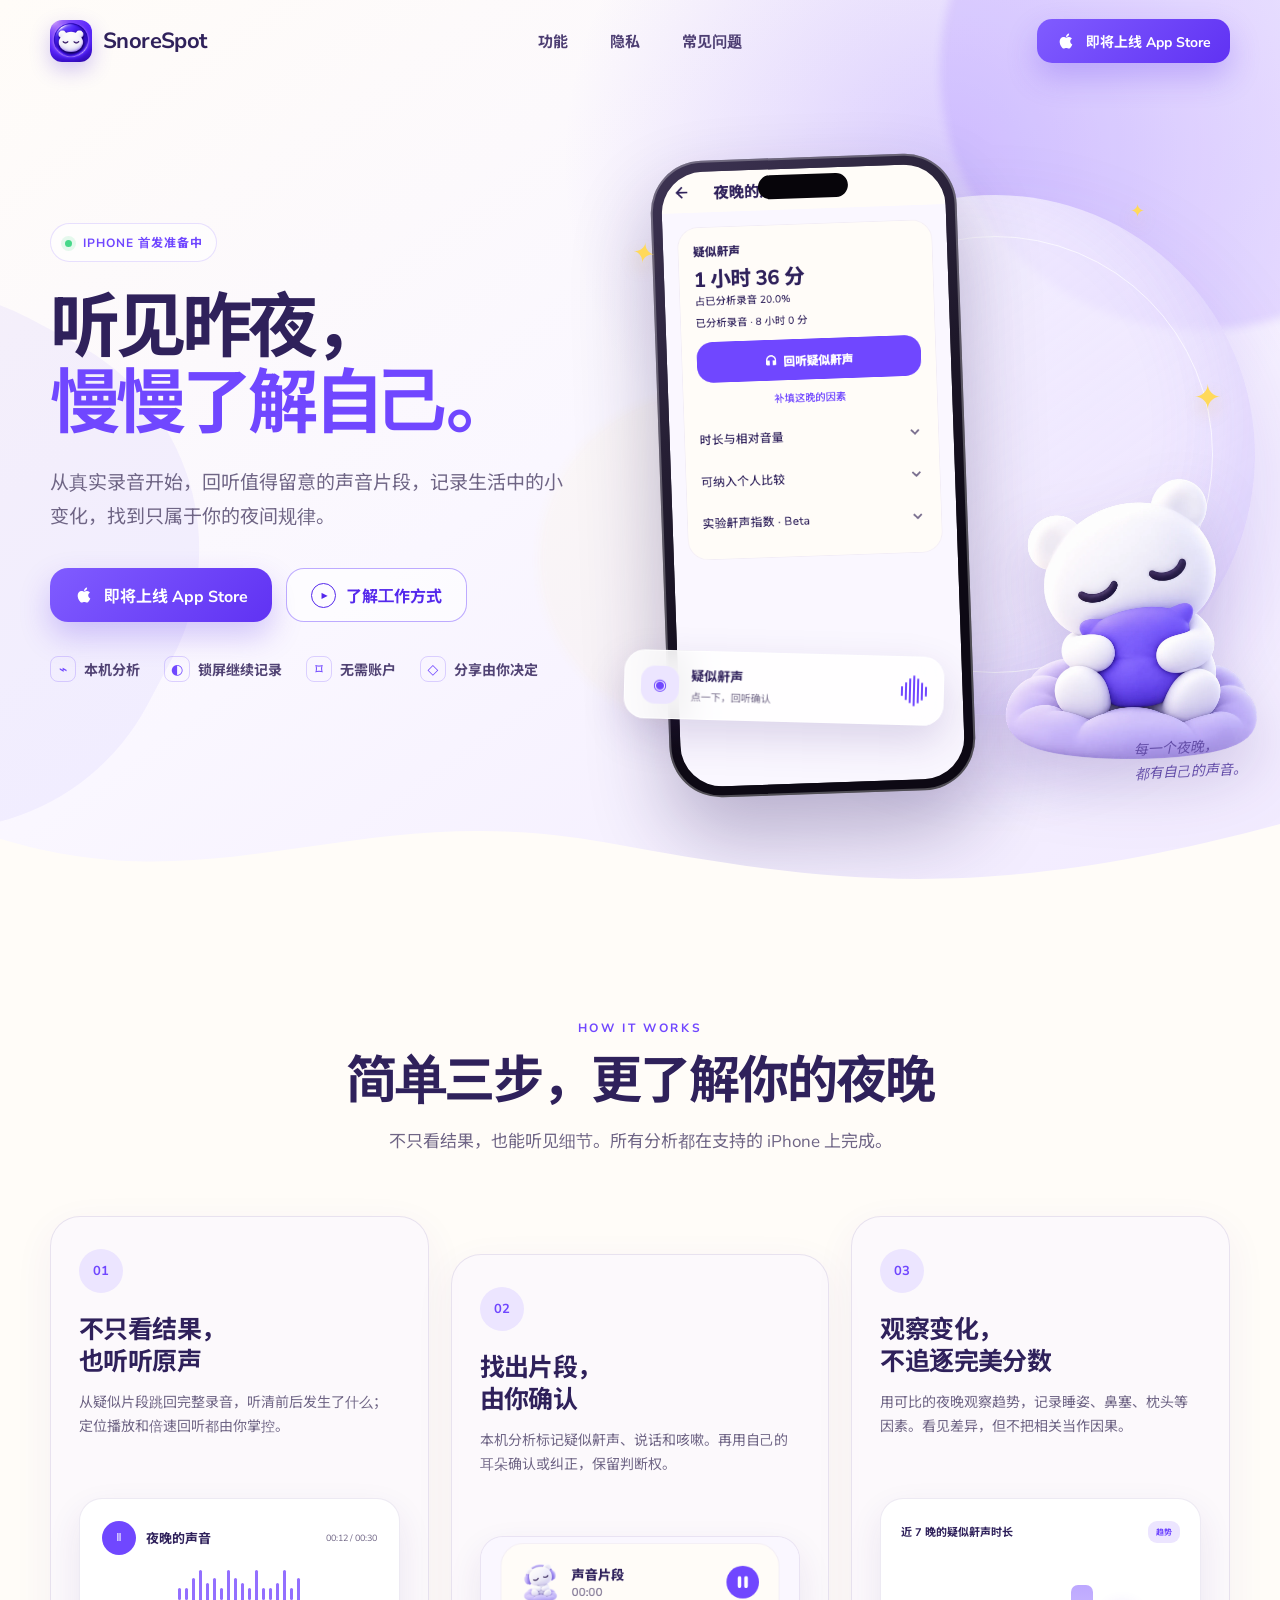
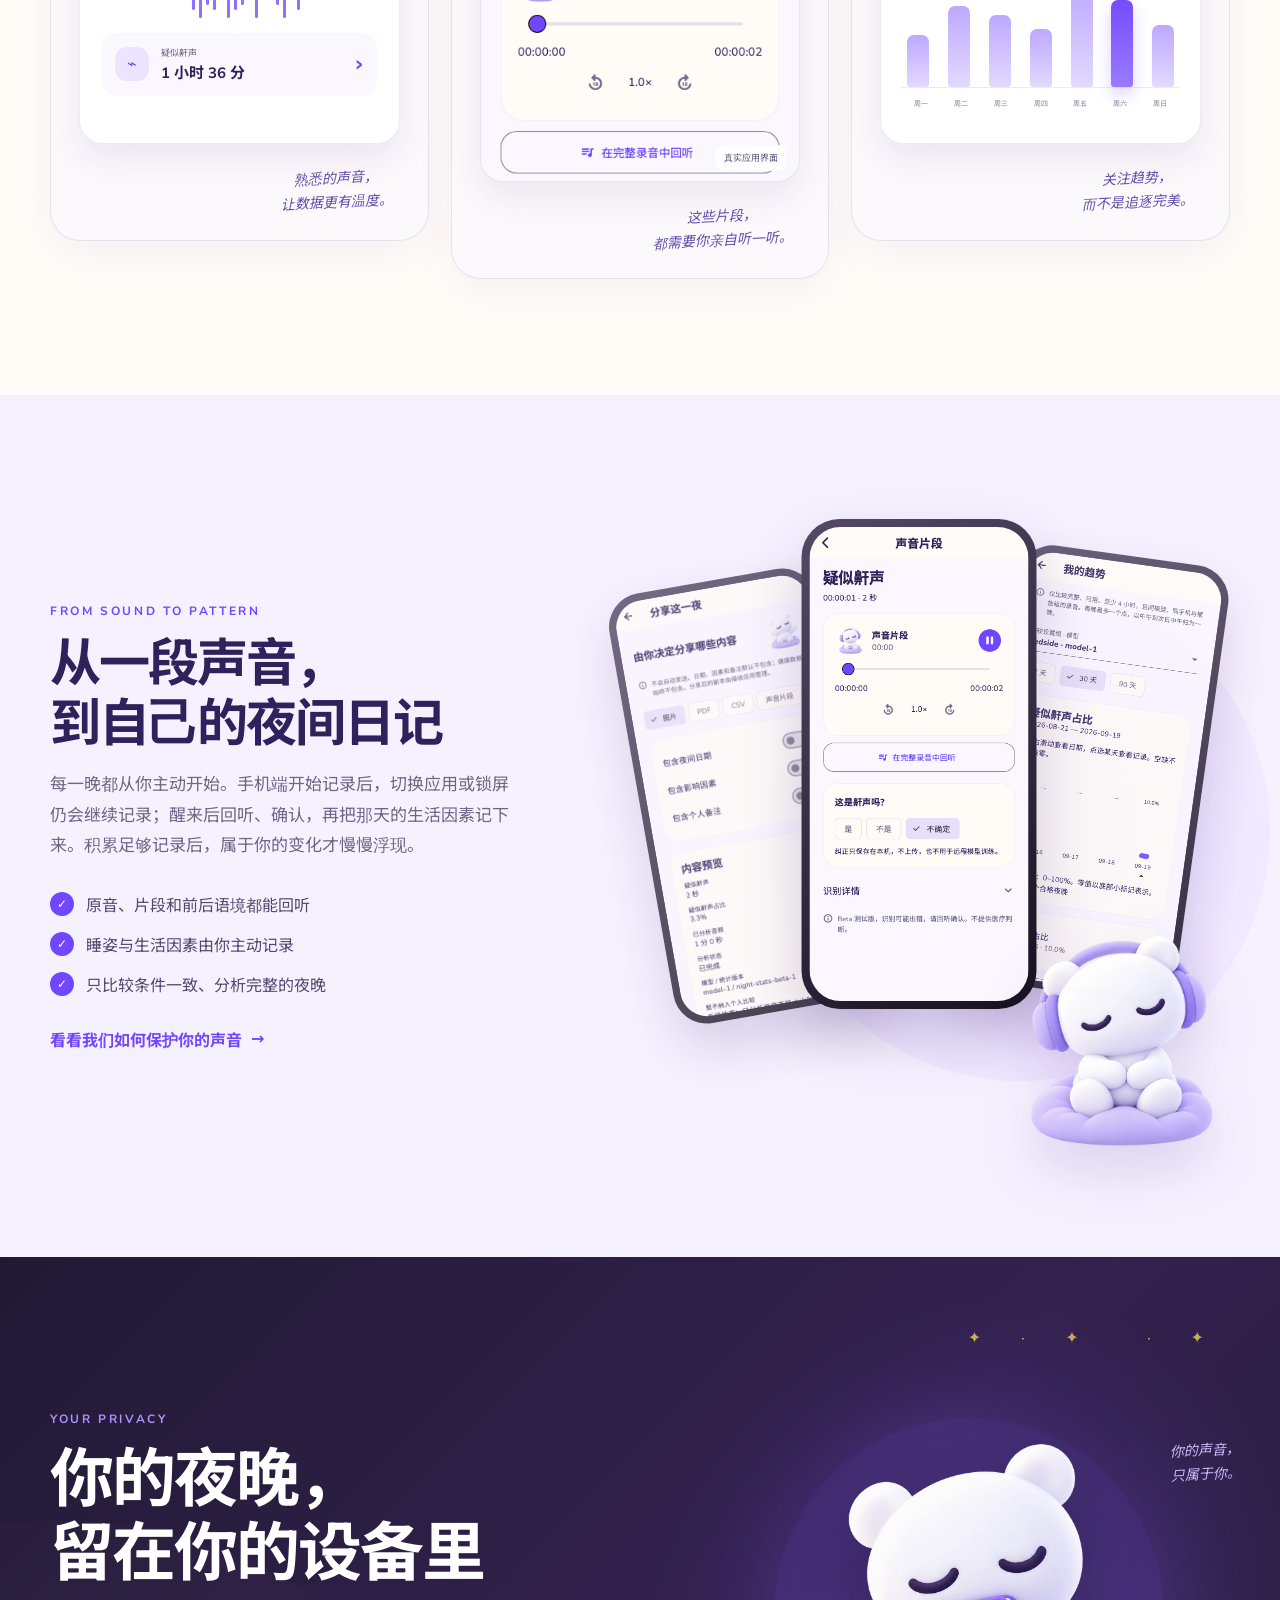
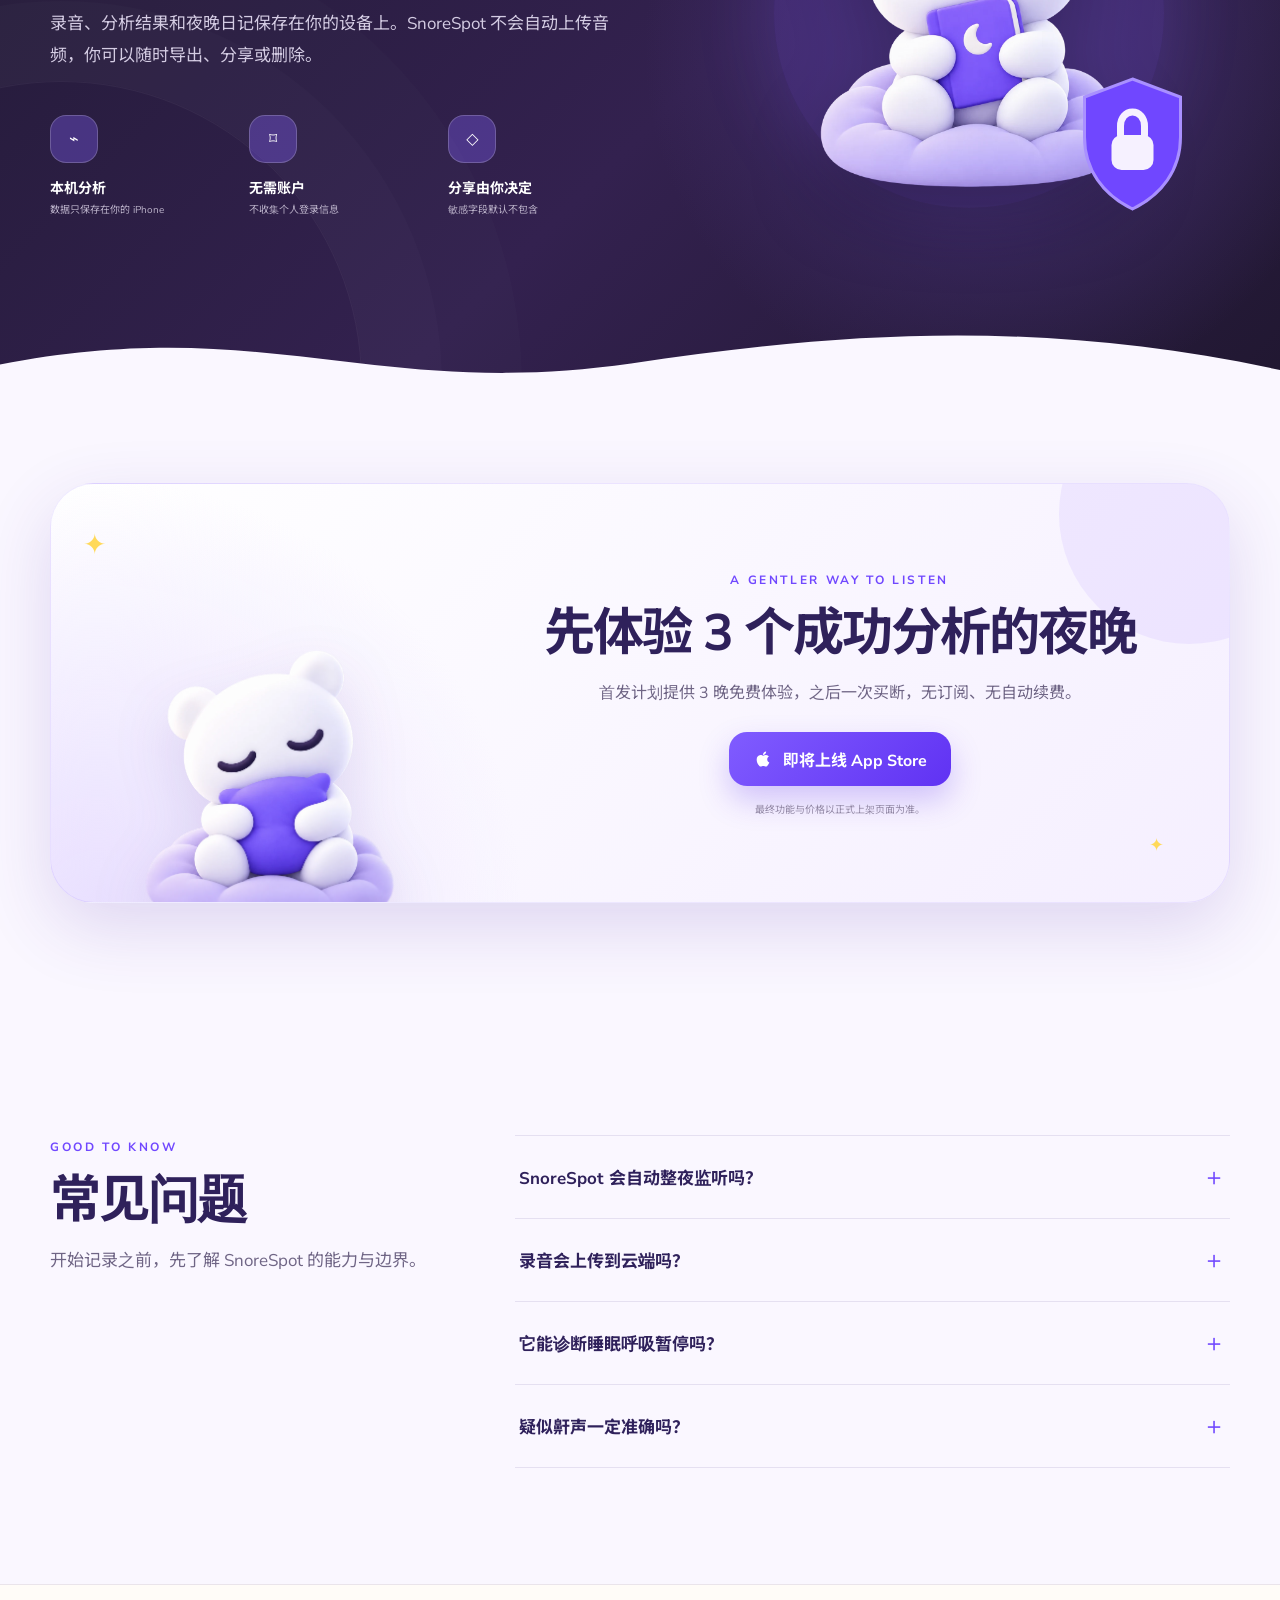
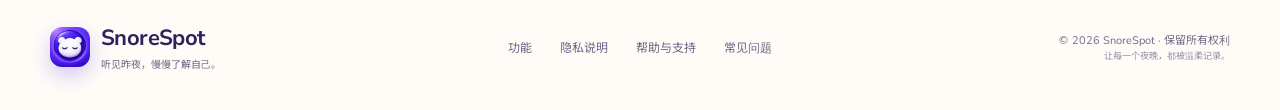
==== commit 9841f1f2: "Publish privacy and support pages for iPhone launch" ====
--- a/index.html
+++ b/index.html
@@ -5,7 +5,7 @@
     <meta name="viewport" content="width=device-width, initial-scale=1" />
     <meta
       name="description"
-      content="SnoreSpot 帮你记录并回听夜晚的声音，在支持的 iPhone 上进行本机分析，慢慢发现属于自己的夜间规律。"
+      content="SnoreSpot 帮你记录并回听夜晚的声音，手机端主动开始后切换应用或锁屏仍会继续记录，在支持的 iPhone 上进行本机分析，慢慢发现属于自己的夜间规律。"
     />
     <meta name="theme-color" content="#faf7ff" />
     <meta property="og:title" content="SnoreSpot · 听见昨夜，慢慢了解自己" />
@@ -70,6 +70,7 @@
 
             <ul class="trust-list" aria-label="产品特点">
               <li><span class="trust-icon" aria-hidden="true">⌁</span> 本机分析</li>
+              <li><span class="trust-icon" aria-hidden="true">◐</span> 锁屏继续记录</li>
               <li><span class="trust-icon" aria-hidden="true">⌑</span> 无需账户</li>
               <li><span class="trust-icon" aria-hidden="true">◇</span> 分享由你决定</li>
             </ul>
@@ -156,7 +157,7 @@
           <div class="journey-copy reveal">
             <span class="section-kicker">FROM SOUND TO PATTERN</span>
             <h2 id="journey-title">从一段声音，<br />到自己的夜间日记</h2>
-            <p>每一晚都从你主动开始。醒来后回听、确认，再把那天的生活因素记下来。积累足够记录后，属于你的变化才慢慢浮现。</p>
+            <p>每一晚都从你主动开始。手机端开始记录后，切换应用或锁屏仍会继续记录；醒来后回听、确认，再把那天的生活因素记下来。积累足够记录后，属于你的变化才慢慢浮现。</p>
             <ul class="check-list">
               <li><span>✓</span> 原音、片段和前后语境都能回听</li>
               <li><span>✓</span> 睡姿与生活因素由你主动记录</li>
@@ -228,7 +229,7 @@
           <div class="faq-list reveal">
             <details>
               <summary>SnoreSpot 会自动整夜监听吗？<span>＋</span></summary>
-              <p>不会。只有你主动开始记录后，SnoreSpot 才会使用麦克风；结束时间也由你决定。</p>
+              <p>不会。只有你主动开始记录后，SnoreSpot 才会使用麦克风；手机端切换应用或锁屏后会继续记录，结束仍由你操作。整夜可靠性还在真机验证中，不把它说成已经验收的承诺。</p>
             </details>
             <details>
               <summary>录音会上传到云端吗？<span>＋</span></summary>
@@ -254,7 +255,7 @@
           <span><strong>SnoreSpot</strong><small>听见昨夜，慢慢了解自己。</small></span>
         </a>
         <nav aria-label="页脚导航">
-          <a href="#features">功能</a><a href="#privacy">隐私</a><a href="#faq">常见问题</a>
+          <a href="#features">功能</a><a href="privacy.html#chinese">隐私说明</a><a href="support.html#chinese">帮助与支持</a><a href="#faq">常见问题</a>
         </nav>
         <p>© <span data-year></span> SnoreSpot · 保留所有权利<br /><small>让每一个夜晚，都被温柔记录。</small></p>
       </div>
